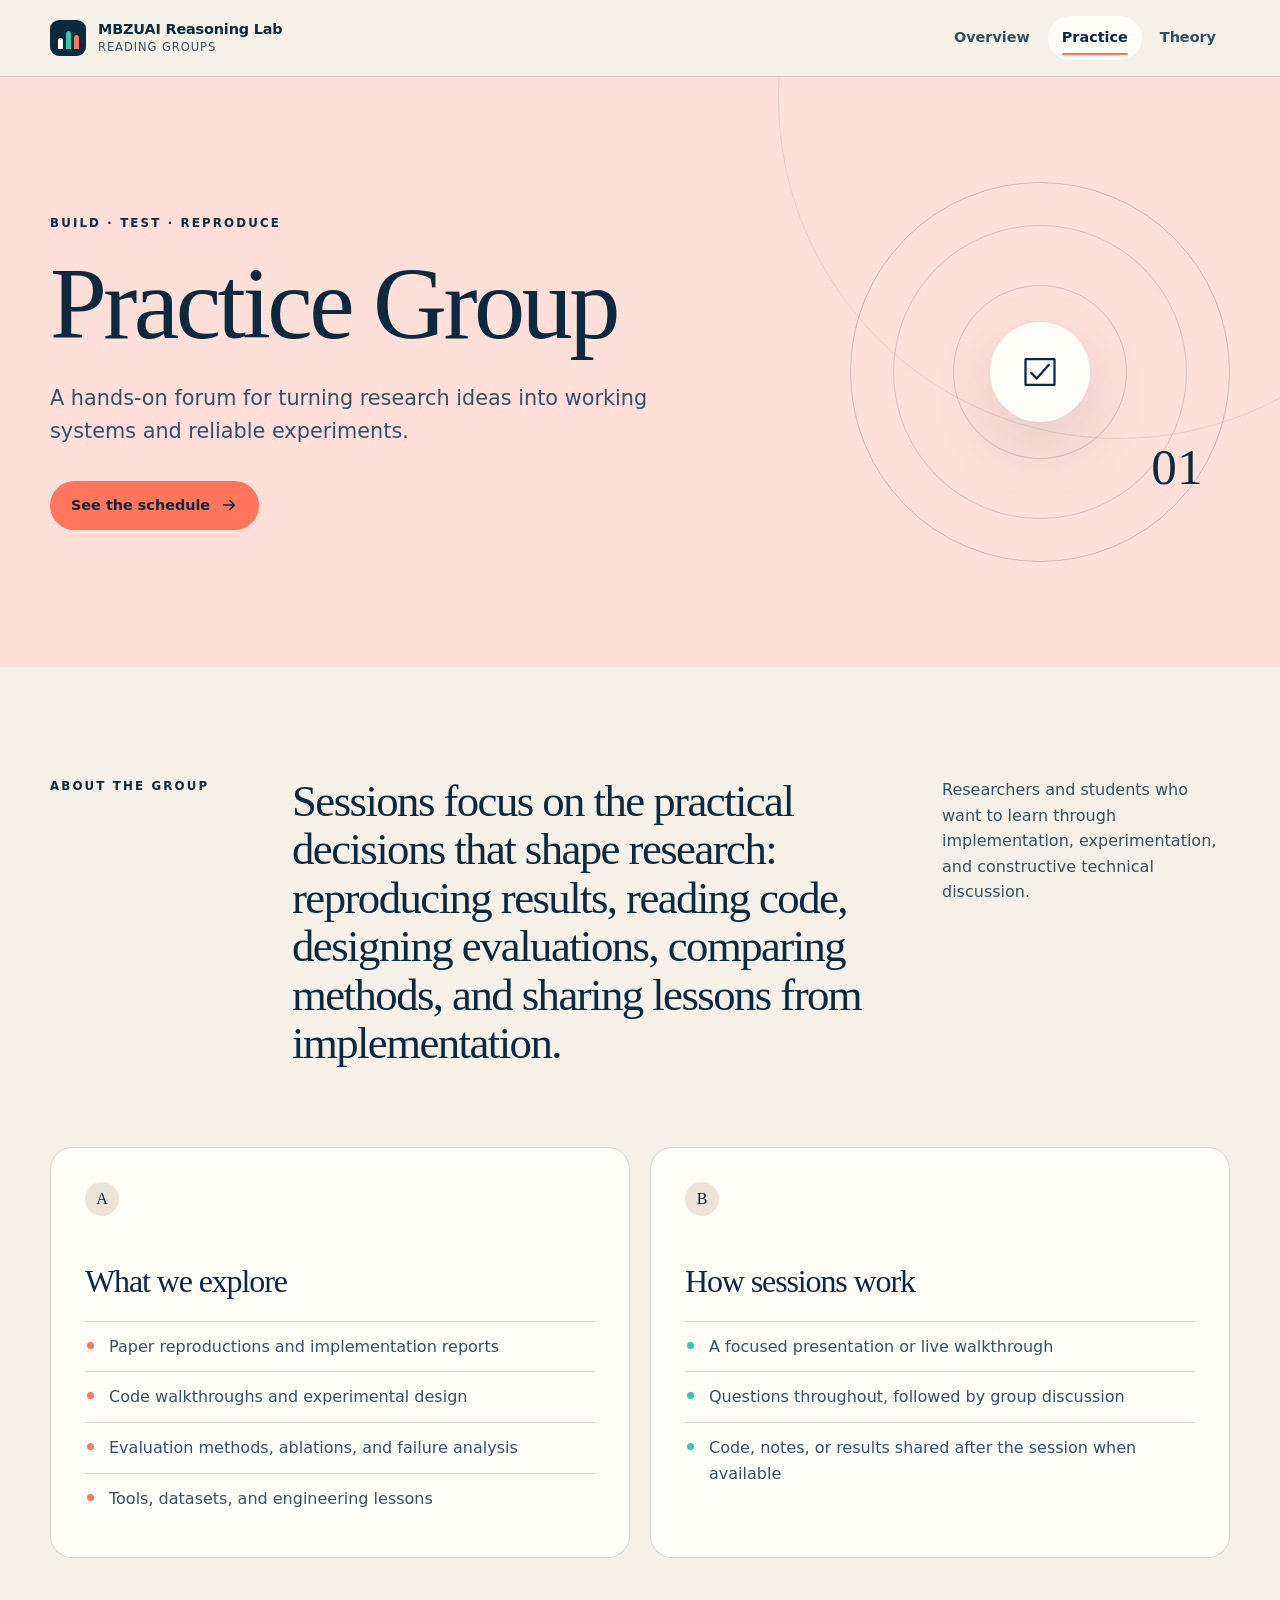
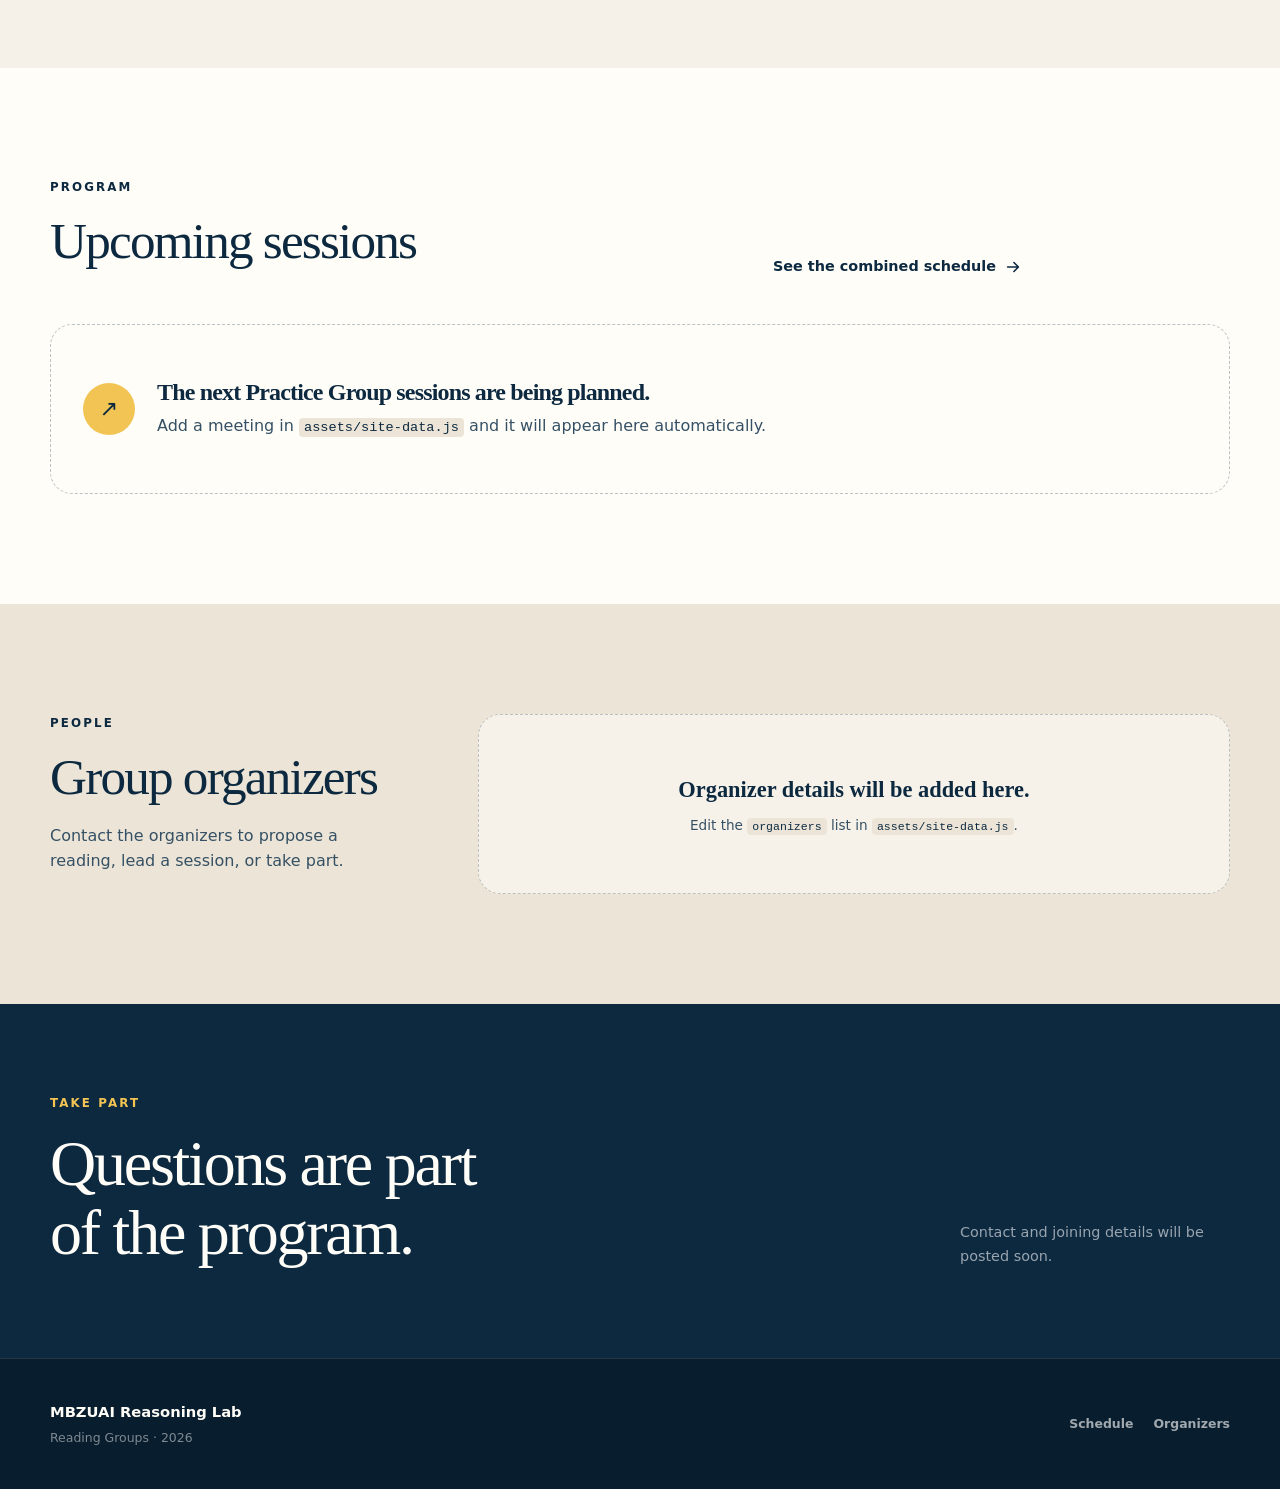
==== practice.html @ b13a335b "Add reading group website Uploaded the dist folder" ====
<!doctype html>
<html lang="en">
  <head>
    <meta charset="utf-8" />
    <meta name="viewport" content="width=device-width, initial-scale=1" />
    <meta
      name="description"
      content="Practice Group sessions at the MBZUAI Reasoning Lab."
    />
    <meta name="theme-color" content="#0d2940" />
    <title>Practice Group · MBZUAI Reasoning Lab</title>
    <link rel="icon" href="assets/favicon.svg" type="image/svg+xml" />
    <link rel="stylesheet" href="assets/styles.css?v=2" />
  </head>
  <body data-page="practice">
    <a class="skip-link" href="#main-content">Skip to content</a>
    <header id="site-header"></header>
    <main id="main-content"></main>
    <footer id="site-footer"></footer>
    <script src="assets/site-data.js"></script>
    <script src="assets/app.js"></script>
  </body>
</html>
---- assets/styles.css ----
:root {
  --ink: #0d2940;
  --ink-soft: #355064;
  --paper: #f5f1e8;
  --paper-deep: #ece5d7;
  --white: #fffdf8;
  --line: rgba(13, 41, 64, 0.17);
  --practice: #ff765c;
  --practice-soft: #ffe0d8;
  --theory: #35c9a5;
  --theory-soft: #d6f6ec;
  --gold: #f1c453;
  --shadow: 0 24px 65px rgba(13, 41, 64, 0.12);
  --radius: 22px;
  --shell: min(1180px, calc(100% - 40px));
}

* {
  box-sizing: border-box;
}

html {
  scroll-behavior: smooth;
}

body {
  margin: 0;
  color: var(--ink);
  background: var(--paper);
  font-family:
    Inter, ui-sans-serif, system-ui, -apple-system, BlinkMacSystemFont, "Segoe UI",
    sans-serif;
  font-size: 16px;
  line-height: 1.6;
  -webkit-font-smoothing: antialiased;
}

body::selection {
  color: var(--ink);
  background: var(--gold);
}

a {
  color: inherit;
}

button,
a {
  -webkit-tap-highlight-color: transparent;
}

button {
  font: inherit;
}

svg {
  display: block;
}

.shell {
  width: var(--shell);
  margin-inline: auto;
}

.skip-link {
  position: fixed;
  z-index: 100;
  top: 12px;
  left: 12px;
  padding: 10px 16px;
  color: var(--white);
  background: var(--ink);
  border-radius: 7px;
  transform: translateY(-160%);
  transition: transform 160ms ease;
}

.skip-link:focus {
  transform: translateY(0);
}

#site-header {
  position: sticky;
  z-index: 20;
  top: 0;
  color: var(--ink);
  background: rgba(245, 241, 232, 0.9);
  border-bottom: 1px solid var(--line);
  backdrop-filter: blur(16px);
}

.nav-shell {
  display: flex;
  width: var(--shell);
  min-height: 76px;
  margin-inline: auto;
  align-items: center;
  justify-content: space-between;
  gap: 28px;
}

.brand {
  display: inline-flex;
  align-items: center;
  gap: 12px;
  color: inherit;
  text-decoration: none;
}

.brand-mark {
  position: relative;
  display: inline-flex;
  width: 36px;
  height: 36px;
  align-items: flex-end;
  justify-content: center;
  gap: 3px;
  padding: 7px;
  overflow: hidden;
  background: var(--ink);
  border-radius: 9px;
}

.brand-mark i {
  display: block;
  width: 5px;
  height: 11px;
  background: var(--white);
  border-radius: 4px 4px 0 0;
}

.brand-mark i:nth-child(2) {
  height: 18px;
  background: var(--theory);
}

.brand-mark i:nth-child(3) {
  height: 14px;
  background: var(--practice);
}

.brand strong,
.brand small {
  display: block;
  line-height: 1.2;
}

.brand strong {
  font-size: 0.9rem;
  letter-spacing: -0.01em;
}

.brand small {
  margin-top: 3px;
  color: var(--ink-soft);
  font-size: 0.72rem;
  letter-spacing: 0.08em;
  text-transform: uppercase;
}

.main-nav {
  display: flex;
  align-items: center;
  gap: 4px;
}

.main-nav a {
  position: relative;
  padding: 10px 14px;
  color: var(--ink-soft);
  border-radius: 999px;
  font-size: 0.9rem;
  font-weight: 650;
  text-decoration: none;
}

.main-nav a:hover,
.main-nav a.active {
  color: var(--ink);
  background: var(--white);
}

.main-nav a.active::after {
  position: absolute;
  right: 14px;
  bottom: 5px;
  left: 14px;
  height: 2px;
  content: "";
  background: var(--practice);
  border-radius: 2px;
}

.hero {
  position: relative;
  overflow: hidden;
  color: var(--white);
  background: var(--ink);
}

.hero-grid {
  position: absolute;
  inset: 0;
  opacity: 0.14;
  background-image:
    linear-gradient(rgba(255, 255, 255, 0.2) 1px, transparent 1px),
    linear-gradient(90deg, rgba(255, 255, 255, 0.2) 1px, transparent 1px);
  background-size: 52px 52px;
  mask-image: linear-gradient(to right, transparent 10%, #000 80%);
}

.hero-layout {
  position: relative;
  display: grid;
  min-height: 640px;
  align-items: center;
  grid-template-columns: minmax(0, 1.18fr) minmax(360px, 0.82fr);
  gap: 40px;
  padding-block: 88px 94px;
}

.hero-copy {
  position: relative;
  z-index: 2;
}

.eyebrow {
  margin: 0 0 16px;
  color: inherit;
  font-size: 0.74rem;
  font-weight: 800;
  letter-spacing: 0.18em;
  text-transform: uppercase;
}

.hero .eyebrow,
.track-hero .eyebrow,
.contact-section .eyebrow {
  color: var(--gold);
}

h1,
h2,
h3,
p {
  margin-top: 0;
}

h1,
h2,
h3 {
  line-height: 1.08;
  letter-spacing: -0.035em;
}

.hero h1 {
  max-width: 820px;
  margin-bottom: 30px;
  font-family: Georgia, "Times New Roman", serif;
  font-size: clamp(3rem, 6.7vw, 6.45rem);
  font-weight: 500;
}

.hero h1 em {
  color: var(--theory);
  font-weight: inherit;
}

.hero-intro {
  max-width: 690px;
  margin-bottom: 34px;
  color: rgba(255, 253, 248, 0.74);
  font-size: clamp(1rem, 1.8vw, 1.2rem);
}

.hero-actions,
.contact-actions {
  display: flex;
  flex-wrap: wrap;
  align-items: center;
  gap: 12px;
}

.button {
  display: inline-flex;
  min-height: 48px;
  align-items: center;
  justify-content: center;
  gap: 10px;
  padding: 12px 20px;
  border: 1px solid transparent;
  border-radius: 999px;
  font-size: 0.9rem;
  font-weight: 750;
  text-decoration: none;
  transition:
    transform 160ms ease,
    background 160ms ease,
    color 160ms ease;
}

.button:hover {
  transform: translateY(-2px);
}

.button svg,
.text-link svg {
  width: 18px;
  fill: none;
  stroke: currentColor;
  stroke-linecap: round;
  stroke-linejoin: round;
  stroke-width: 1.8;
}

.button.primary {
  color: var(--ink);
  background: var(--practice);
}

.button.primary:hover {
  background: #ff8b75;
}

.button.secondary {
  color: var(--white);
  border-color: rgba(255, 255, 255, 0.28);
  background: rgba(255, 255, 255, 0.06);
}

.button.light {
  color: var(--ink);
  background: var(--white);
}

.button.ghost-light {
  color: var(--white);
  border-color: rgba(255, 255, 255, 0.3);
}

.hero-diagram {
  position: relative;
  width: min(100%, 470px);
  aspect-ratio: 1;
  justify-self: end;
}

.orbit {
  position: absolute;
  top: 50%;
  width: 58%;
  aspect-ratio: 1;
  border: 2px solid;
  border-radius: 50%;
  transform: translateY(-50%);
}

.orbit span {
  position: absolute;
  top: 12%;
  padding: 5px 10px;
  color: var(--ink);
  background: var(--white);
  border-radius: 99px;
  font-size: 0.7rem;
  font-weight: 800;
  letter-spacing: 0.1em;
  text-transform: uppercase;
}

.orbit-one {
  left: 2%;
  border-color: var(--practice);
  box-shadow: inset 0 0 80px rgba(255, 118, 92, 0.08);
}

.orbit-one span {
  left: 6%;
  background: var(--practice);
}

.orbit-two {
  right: 2%;
  border-color: var(--theory);
  box-shadow: inset 0 0 80px rgba(53, 201, 165, 0.08);
}

.orbit-two span {
  right: 6%;
  background: var(--theory);
}

.orbit-core {
  position: absolute;
  z-index: 2;
  top: 50%;
  left: 50%;
  display: flex;
  width: 130px;
  aspect-ratio: 1;
  flex-direction: column;
  align-items: center;
  justify-content: center;
  color: var(--ink);
  background: var(--white);
  border: 8px solid rgba(13, 41, 64, 0.08);
  border-radius: 50%;
  box-shadow: var(--shadow);
  transform: translate(-50%, -50%);
}

.orbit-core span {
  font-family: Georgia, "Times New Roman", serif;
  font-size: 1.1rem;
}

.orbit-core strong {
  font-size: 0.68rem;
  letter-spacing: 0.22em;
}

.meta-strip {
  position: relative;
  display: flex;
  min-height: 66px;
  align-items: center;
  gap: 0;
  border-top: 1px solid rgba(255, 255, 255, 0.15);
}

.meta-strip span {
  padding-inline: 22px;
  color: rgba(255, 255, 255, 0.78);
  border-right: 1px solid rgba(255, 255, 255, 0.15);
  font-size: 0.8rem;
  font-weight: 650;
}

.meta-strip span:first-child {
  padding-left: 0;
}

.section-heading {
  max-width: 560px;
}

.section-heading h2 {
  margin-bottom: 18px;
  font-family: Georgia, "Times New Roman", serif;
  font-size: clamp(2.2rem, 4vw, 4rem);
  font-weight: 500;
}

.section-heading > p:last-child {
  color: var(--ink-soft);
}

.section-heading.compact h2 {
  font-size: clamp(2.2rem, 3vw, 3.3rem);
}

.split-heading {
  display: grid;
  max-width: none;
  grid-template-columns: minmax(0, 1fr) minmax(280px, 0.7fr);
  align-items: end;
  gap: 70px;
}

.split-heading > p,
.split-heading > .text-link {
  margin-bottom: 8px;
}

.next-section {
  padding-block: 100px;
}

.next-card {
  display: grid;
  margin-top: 34px;
  overflow: hidden;
  color: var(--white);
  background: var(--ink);
  border-radius: var(--radius);
  box-shadow: var(--shadow);
  grid-template-columns: 0.55fr 1.25fr 0.5fr;
}

.next-card.practice {
  border-top: 7px solid var(--practice);
}

.next-card.theory {
  border-top: 7px solid var(--theory);
}

.next-date,
.next-content,
.next-links {
  padding: 38px;
}

.next-date {
  display: flex;
  flex-direction: column;
  align-items: flex-start;
  justify-content: center;
  border-right: 1px solid rgba(255, 255, 255, 0.15);
}

.next-date span,
.next-date small {
  color: rgba(255, 255, 255, 0.62);
  font-size: 0.78rem;
}

.next-date strong {
  margin-block: 8px 4px;
  font-family: Georgia, "Times New Roman", serif;
  font-size: 1.8rem;
  font-weight: 500;
}

.next-content h2 {
  margin: 14px 0 10px;
  font-family: Georgia, "Times New Roman", serif;
  font-size: clamp(1.8rem, 3vw, 2.8rem);
  font-weight: 500;
}

.next-content > p:last-child {
  margin: 18px 0 0;
  color: rgba(255, 255, 255, 0.67);
}

.next-links {
  display: flex;
  align-items: center;
  border-left: 1px solid rgba(255, 255, 255, 0.15);
}

.next-empty {
  display: flex;
  margin-top: 34px;
  align-items: center;
  gap: 18px;
  padding: 26px 30px;
  background: var(--white);
  border: 1px solid var(--line);
  border-radius: 16px;
}

.next-empty p {
  flex: 1;
  margin: 0;
  color: var(--ink-soft);
}

.next-empty strong {
  color: var(--ink);
}

.status-dot {
  width: 12px;
  height: 12px;
  flex: 0 0 auto;
  background: var(--theory);
  border-radius: 50%;
  box-shadow: 0 0 0 7px var(--theory-soft);
}

.groups-section {
  padding-block: 110px;
  background: var(--white);
}

.track-grid {
  display: grid;
  margin-top: 52px;
  grid-template-columns: repeat(2, minmax(0, 1fr));
  gap: 24px;
}

.track-card {
  position: relative;
  min-height: 430px;
  padding: 34px;
  overflow: hidden;
  border: 1px solid var(--line);
  border-radius: var(--radius);
  transition:
    transform 180ms ease,
    box-shadow 180ms ease;
}

.track-card::before {
  position: absolute;
  right: -80px;
  bottom: -100px;
  width: 280px;
  height: 280px;
  content: "";
  border: 1px solid currentColor;
  border-radius: 50%;
  opacity: 0.13;
}

.track-card:hover {
  box-shadow: var(--shadow);
  transform: translateY(-4px);
}

.track-card.practice {
  background: var(--practice-soft);
}

.track-card.theory {
  background: var(--theory-soft);
}

.track-card-top {
  display: flex;
  margin-bottom: 54px;
  align-items: flex-start;
  justify-content: space-between;
}

.track-icon {
  display: grid;
  width: 64px;
  height: 64px;
  place-items: center;
  background: var(--white);
  border-radius: 50%;
}

.track-icon svg,
.track-hero-icon svg {
  width: 44px;
  fill: none;
  stroke: currentColor;
  stroke-linecap: round;
  stroke-linejoin: round;
  stroke-width: 2.8;
}

.track-number {
  font-family: Georgia, "Times New Roman", serif;
  font-size: 1.1rem;
}

.track-card .eyebrow {
  margin-bottom: 10px;
}

.track-card h3 {
  margin-bottom: 17px;
  font-family: Georgia, "Times New Roman", serif;
  font-size: clamp(2.1rem, 3vw, 3rem);
  font-weight: 500;
}

.track-card > p:not(.eyebrow) {
  max-width: 460px;
  color: var(--ink-soft);
}

.text-link {
  display: inline-flex;
  align-items: center;
  gap: 8px;
  color: var(--ink);
  font-size: 0.9rem;
  font-weight: 800;
  text-decoration: none;
}

.text-link:hover svg {
  transform: translateX(3px);
}

.text-link svg {
  transition: transform 160ms ease;
}

.track-card .text-link {
  position: absolute;
  bottom: 34px;
}

.schedule-section {
  padding-block: 110px;
}

.schedule-section.tinted {
  background: var(--white);
}

.schedule-heading {
  display: flex;
  max-width: none;
  align-items: flex-end;
  justify-content: space-between;
  gap: 24px;
}

.filter-group {
  display: inline-flex;
  gap: 4px;
  padding: 4px;
  background: var(--paper-deep);
  border: 1px solid var(--line);
  border-radius: 999px;
}

.filter {
  padding: 9px 15px;
  color: var(--ink-soft);
  background: transparent;
  border: 0;
  border-radius: 999px;
  cursor: pointer;
  font-size: 0.82rem;
  font-weight: 750;
}

.filter:hover,
.filter.active {
  color: var(--ink);
  background: var(--white);
  box-shadow: 0 3px 12px rgba(13, 41, 64, 0.08);
}

.session-list {
  margin-top: 38px;
  border-top: 1px solid var(--ink);
}

.session-row {
  display: grid;
  padding-block: 26px;
  align-items: start;
  border-bottom: 1px solid var(--line);
  grid-template-columns: 0.55fr 1.55fr 0.55fr;
  gap: 34px;
}

.session-date {
  display: flex;
  flex-direction: column;
}

.session-date time {
  font-family: Georgia, "Times New Roman", serif;
  font-size: 1.14rem;
  font-weight: 700;
}

.session-date small {
  margin-top: 4px;
  color: var(--ink-soft);
}

.track-pill {
  display: inline-flex;
  width: max-content;
  padding: 4px 9px;
  border-radius: 999px;
  font-size: 0.66rem;
  font-weight: 850;
  letter-spacing: 0.08em;
  text-transform: uppercase;
}

.track-pill.practice {
  color: #7d2415;
  background: var(--practice-soft);
}

.track-pill.theory {
  color: #075944;
  background: var(--theory-soft);
}

.session-main h3 {
  margin: 10px 0 7px;
  font-family: Georgia, "Times New Roman", serif;
  font-size: clamp(1.35rem, 2vw, 1.75rem);
  font-weight: 600;
}

.speaker {
  margin: 0;
  font-weight: 750;
}

.speaker span {
  color: var(--ink-soft);
  font-weight: 500;
}

.session-summary {
  max-width: 700px;
  margin: 12px 0 0;
  color: var(--ink-soft);
  font-size: 0.92rem;
}

.session-materials {
  align-self: center;
  justify-self: end;
  text-align: right;
}

.session-links {
  display: flex;
  flex-wrap: wrap;
  justify-content: flex-end;
  gap: 8px;
}

.session-links a {
  padding: 6px 10px;
  border: 1px solid var(--line);
  border-radius: 999px;
  font-size: 0.74rem;
  font-weight: 750;
  text-decoration: none;
}

.session-links a:hover {
  background: var(--white);
}

.materials-pending {
  color: var(--ink-soft);
  font-size: 0.76rem;
}

.next-card .materials-pending {
  color: rgba(255, 255, 255, 0.5);
}

.next-card .session-links a {
  color: var(--white);
  border-color: rgba(255, 255, 255, 0.24);
}

.empty-state {
  display: flex;
  min-height: 170px;
  margin-top: 38px;
  align-items: center;
  gap: 22px;
  padding: 32px;
  background: rgba(255, 253, 248, 0.56);
  border: 1px dashed rgba(13, 41, 64, 0.28);
  border-radius: var(--radius);
}

.empty-state h3 {
  margin-bottom: 8px;
  font-family: Georgia, "Times New Roman", serif;
  font-size: 1.5rem;
  font-weight: 600;
}

.empty-state p {
  margin: 0;
  color: var(--ink-soft);
}

code {
  padding: 2px 5px;
  color: var(--ink);
  background: var(--paper-deep);
  border-radius: 4px;
  font-family: ui-monospace, SFMono-Regular, Menlo, monospace;
  font-size: 0.85em;
}

.empty-mark {
  display: grid;
  width: 52px;
  height: 52px;
  flex: 0 0 auto;
  place-items: center;
  color: var(--ink);
  background: var(--gold);
  border-radius: 50%;
  font-size: 1.4rem;
}

.archive-section {
  padding-block: 0 110px;
}

.archive-section details {
  border-top: 1px solid var(--ink);
}

.archive-section summary {
  display: flex;
  padding-block: 22px;
  align-items: center;
  justify-content: space-between;
  cursor: pointer;
  list-style: none;
}

.archive-section summary::-webkit-details-marker {
  display: none;
}

.archive-section summary small,
.archive-section summary strong {
  display: block;
}

.archive-section summary small {
  color: var(--ink-soft);
  font-size: 0.68rem;
  font-weight: 750;
  letter-spacing: 0.12em;
  text-transform: uppercase;
}

.archive-section summary strong {
  margin-top: 4px;
  font-family: Georgia, "Times New Roman", serif;
  font-size: 1.5rem;
}

.summary-plus {
  font-size: 2rem;
  font-weight: 300;
  transition: transform 160ms ease;
}

details[open] .summary-plus {
  transform: rotate(45deg);
}

.archive-section .session-list {
  margin-top: 0;
}

.organizers-section {
  padding-block: 110px;
  background: var(--paper-deep);
}

.organizers-layout {
  display: grid;
  grid-template-columns: minmax(250px, 0.62fr) minmax(0, 1.38fr);
  gap: 90px;
}

.people-grid {
  display: grid;
  grid-template-columns: repeat(2, minmax(0, 1fr));
  gap: 14px;
}

.person-card {
  display: flex;
  min-height: 160px;
  align-items: flex-start;
  gap: 18px;
  padding: 24px;
  background: var(--white);
  border: 1px solid var(--line);
  border-radius: 16px;
}

.person-avatar {
  display: grid;
  width: 52px;
  height: 52px;
  flex: 0 0 auto;
  place-items: center;
  color: var(--white);
  background: var(--ink);
  border-radius: 50%;
  font-family: Georgia, "Times New Roman", serif;
}

.person-card h3 {
  margin: 4px 0 6px;
  font-family: Georgia, "Times New Roman", serif;
  font-size: 1.25rem;
}

.person-card p,
.person-card small {
  display: block;
  margin: 0;
  color: var(--ink-soft);
  font-size: 0.85rem;
}

.person-links {
  display: flex;
  gap: 12px;
  margin-top: 16px;
}

.person-links a {
  font-size: 0.78rem;
  font-weight: 800;
}

.organizer-empty {
  display: grid;
  min-height: 180px;
  place-content: center;
  padding: 28px;
  text-align: center;
  background: rgba(255, 253, 248, 0.55);
  border: 1px dashed rgba(13, 41, 64, 0.25);
  border-radius: var(--radius);
}

.organizer-empty p {
  margin-bottom: 7px;
  font-family: Georgia, "Times New Roman", serif;
  font-size: 1.4rem;
  font-weight: 600;
}

.organizer-empty span {
  color: var(--ink-soft);
  font-size: 0.85rem;
}

.contact-section {
  padding-block: 90px;
  color: var(--white);
  background: var(--ink);
}

.contact-layout {
  display: flex;
  align-items: flex-end;
  justify-content: space-between;
  gap: 50px;
}

.contact-layout h2 {
  margin: 0;
  font-family: Georgia, "Times New Roman", serif;
  font-size: clamp(2.4rem, 5vw, 5rem);
  font-weight: 500;
}

.contact-pending {
  max-width: 270px;
  color: rgba(255, 255, 255, 0.58);
  font-size: 0.9rem;
}

#site-footer {
  color: var(--white);
  background: #081d2d;
  border-top: 1px solid rgba(255, 255, 255, 0.12);
}

.footer-shell {
  display: flex;
  width: var(--shell);
  min-height: 130px;
  margin-inline: auto;
  align-items: center;
  justify-content: space-between;
  gap: 30px;
}

.footer-shell strong {
  font-size: 0.92rem;
}

.footer-shell p {
  margin: 3px 0 0;
  color: rgba(255, 255, 255, 0.48);
  font-size: 0.78rem;
}

.footer-links {
  display: flex;
  gap: 20px;
}

.footer-links a {
  color: rgba(255, 255, 255, 0.62);
  font-size: 0.78rem;
  font-weight: 650;
  text-decoration: none;
}

.footer-links a:hover {
  color: var(--white);
}

/* Track pages */
.track-hero {
  position: relative;
  overflow: hidden;
  color: var(--ink);
}

.track-hero.practice {
  background: var(--practice-soft);
}

.track-hero.theory {
  background: var(--theory-soft);
}

.track-hero::before {
  position: absolute;
  top: -320px;
  right: -180px;
  width: 680px;
  height: 680px;
  content: "";
  border: 1px solid currentColor;
  border-radius: 50%;
  opacity: 0.1;
}

.track-hero-layout {
  position: relative;
  display: grid;
  min-height: 590px;
  align-items: center;
  grid-template-columns: 1.1fr 0.9fr;
  gap: 50px;
  padding-block: 80px;
}

.track-hero .eyebrow {
  color: var(--ink);
}

.track-hero h1 {
  margin-bottom: 22px;
  font-family: Georgia, "Times New Roman", serif;
  font-size: clamp(4rem, 8vw, 7.5rem);
  font-weight: 500;
}

.track-lede {
  max-width: 680px;
  margin-bottom: 32px;
  color: var(--ink-soft);
  font-size: clamp(1.05rem, 2vw, 1.3rem);
}

.track-hero-art {
  position: relative;
  display: grid;
  width: min(100%, 380px);
  aspect-ratio: 1;
  justify-self: end;
  place-items: center;
  border: 1px solid rgba(13, 41, 64, 0.22);
  border-radius: 50%;
}

.track-hero-art::before,
.track-hero-art::after {
  position: absolute;
  content: "";
  border: 1px solid rgba(13, 41, 64, 0.18);
  border-radius: 50%;
}

.track-hero-art::before {
  inset: 11%;
}

.track-hero-art::after {
  inset: 27%;
}

.track-hero-icon {
  position: relative;
  z-index: 2;
  display: grid;
  width: 100px;
  height: 100px;
  place-items: center;
  background: var(--white);
  border-radius: 50%;
  box-shadow: var(--shadow);
}

.track-hero-icon svg {
  width: 58px;
}

.track-hero-number {
  position: absolute;
  right: 7%;
  bottom: 14%;
  font-family: Georgia, "Times New Roman", serif;
  font-size: 3.2rem;
}

.track-about {
  padding-block: 110px;
}

.track-about-intro {
  display: grid;
  grid-template-columns: 0.4fr 1.25fr 0.6fr;
  align-items: start;
  gap: 50px;
}

.track-about-intro h2 {
  margin: 0;
  font-family: Georgia, "Times New Roman", serif;
  font-size: clamp(2rem, 3.5vw, 3.5rem);
  font-weight: 500;
}

.track-about-intro > p:last-child {
  color: var(--ink-soft);
}

.detail-panels {
  display: grid;
  margin-top: 80px;
  grid-template-columns: repeat(2, minmax(0, 1fr));
  gap: 20px;
}

.detail-panels article {
  position: relative;
  min-height: 320px;
  padding: 34px;
  background: var(--white);
  border: 1px solid var(--line);
  border-radius: var(--radius);
}

.detail-index {
  display: inline-grid;
  width: 34px;
  height: 34px;
  place-items: center;
  background: var(--paper-deep);
  border-radius: 50%;
  font-family: Georgia, "Times New Roman", serif;
}

.detail-panels h3 {
  margin: 48px 0 22px;
  font-family: Georgia, "Times New Roman", serif;
  font-size: 2rem;
  font-weight: 500;
}

.detail-panels ul {
  margin: 0;
  padding: 0;
  list-style: none;
}

.detail-panels li {
  position: relative;
  padding: 12px 0 12px 24px;
  color: var(--ink-soft);
  border-top: 1px solid var(--line);
}

.detail-panels li::before {
  position: absolute;
  top: 20px;
  left: 2px;
  width: 7px;
  height: 7px;
  content: "";
  background: var(--theory);
  border-radius: 50%;
}

.detail-panels article:first-child li::before {
  background: var(--practice);
}

:focus-visible {
  outline: 3px solid var(--gold);
  outline-offset: 3px;
}

@media (max-width: 960px) {
  .hero-layout,
  .track-hero-layout {
    min-height: auto;
    grid-template-columns: 1fr;
    padding-block: 72px;
  }

  .hero-diagram,
  .track-hero-art {
    width: min(72vw, 410px);
    justify-self: center;
  }

  .hero-diagram {
    margin-top: 30px;
  }

  .next-card {
    grid-template-columns: 0.7fr 1.3fr;
  }

  .next-links {
    grid-column: 1 / -1;
    padding-top: 20px;
    border-top: 1px solid rgba(255, 255, 255, 0.15);
    border-left: 0;
  }

  .organizers-layout,
  .track-about-intro {
    grid-template-columns: 1fr;
    gap: 38px;
  }

  .track-about-intro {
    max-width: 820px;
  }

  .track-about-intro .eyebrow {
    margin-bottom: -18px;
  }

  .session-row {
    grid-template-columns: 0.6fr 1.4fr;
  }

  .session-materials {
    grid-column: 2;
    justify-self: start;
    text-align: left;
  }

  .session-links {
    justify-content: flex-start;
  }
}

@media (max-width: 720px) {
  :root {
    --shell: min(100% - 28px, 1180px);
    --radius: 18px;
  }

  .nav-shell {
    min-height: 70px;
  }

  .brand strong {
    max-width: 150px;
    overflow: hidden;
    text-overflow: ellipsis;
    white-space: nowrap;
  }

  .brand small {
    display: none;
  }

  .main-nav {
    gap: 0;
  }

  .main-nav a {
    padding: 9px 8px;
    font-size: 0.78rem;
  }

  .main-nav a.active::after {
    right: 8px;
    left: 8px;
  }

  .hero-layout,
  .track-hero-layout {
    padding-block: 58px;
  }

  .hero h1 {
    font-size: clamp(2.8rem, 13vw, 4.6rem);
  }

  .hero-intro {
    font-size: 1rem;
  }

  .hero-diagram {
    width: min(86vw, 390px);
  }

  .orbit-core {
    width: 105px;
  }

  .orbit span {
    top: 4%;
  }

  .meta-strip {
    flex-wrap: wrap;
    padding-block: 14px;
  }

  .meta-strip span,
  .meta-strip span:first-child {
    padding: 4px 10px;
    border: 0;
  }

  .meta-strip span:first-child {
    padding-left: 0;
  }

  .next-section,
  .groups-section,
  .schedule-section,
  .organizers-section,
  .track-about {
    padding-block: 76px;
  }

  .split-heading,
  .track-grid,
  .detail-panels,
  .people-grid {
    grid-template-columns: 1fr;
  }

  .split-heading {
    gap: 12px;
  }

  .track-card {
    min-height: 405px;
    padding: 28px;
  }

  .track-card .text-link {
    bottom: 28px;
  }

  .next-card {
    grid-template-columns: 1fr;
  }

  .next-date,
  .next-content,
  .next-links {
    padding: 26px;
  }

  .next-date {
    border-right: 0;
    border-bottom: 1px solid rgba(255, 255, 255, 0.15);
  }

  .next-links {
    grid-column: auto;
  }

  .next-empty {
    align-items: flex-start;
    flex-wrap: wrap;
  }

  .next-empty p {
    min-width: calc(100% - 76px);
  }

  .next-empty .text-link {
    margin-left: 70px;
  }

  .schedule-heading {
    align-items: flex-start;
    flex-direction: column;
  }

  .filter-group {
    align-self: stretch;
  }

  .filter {
    flex: 1;
  }

  .session-row {
    grid-template-columns: 1fr;
    gap: 16px;
  }

  .session-materials {
    grid-column: auto;
    justify-self: start;
  }

  .empty-state {
    align-items: flex-start;
    padding: 24px;
  }

  .organizers-layout {
    gap: 22px;
  }

  .contact-layout,
  .footer-shell {
    align-items: flex-start;
    flex-direction: column;
  }

  .contact-layout {
    gap: 34px;
  }

  .contact-actions {
    width: 100%;
  }

  .contact-actions .button {
    width: 100%;
  }

  .footer-shell {
    padding-block: 34px;
  }

  .footer-links {
    flex-wrap: wrap;
  }

  .track-hero h1 {
    font-size: clamp(3.4rem, 17vw, 6rem);
  }

  .track-hero-art {
    width: min(84vw, 350px);
  }

  .track-about-intro .eyebrow {
    margin-bottom: -10px;
  }

  .detail-panels {
    margin-top: 50px;
  }

  .detail-panels article {
    min-height: auto;
    padding: 28px;
  }
}

@media (max-width: 430px) {
  .nav-shell {
    gap: 8px;
  }

  .brand {
    gap: 0;
  }

  .brand > span:not(.brand-mark) {
    display: none;
  }

  .brand-mark {
    width: 32px;
    height: 32px;
  }

  .main-nav a {
    padding-inline: 8px;
    font-size: 0.74rem;
  }

  .hero-actions .button {
    width: 100%;
  }

  .hero-diagram {
    width: 92vw;
    margin-left: -9px;
  }

  .orbit-core {
    width: 90px;
    border-width: 5px;
  }

  .orbit-core span {
    font-size: 0.92rem;
  }

  .orbit span {
    font-size: 0.57rem;
  }
}

@media (prefers-reduced-motion: reduce) {
  html {
    scroll-behavior: auto;
  }

  *,
  *::before,
  *::after {
    transition-duration: 0.01ms !important;
  }
}
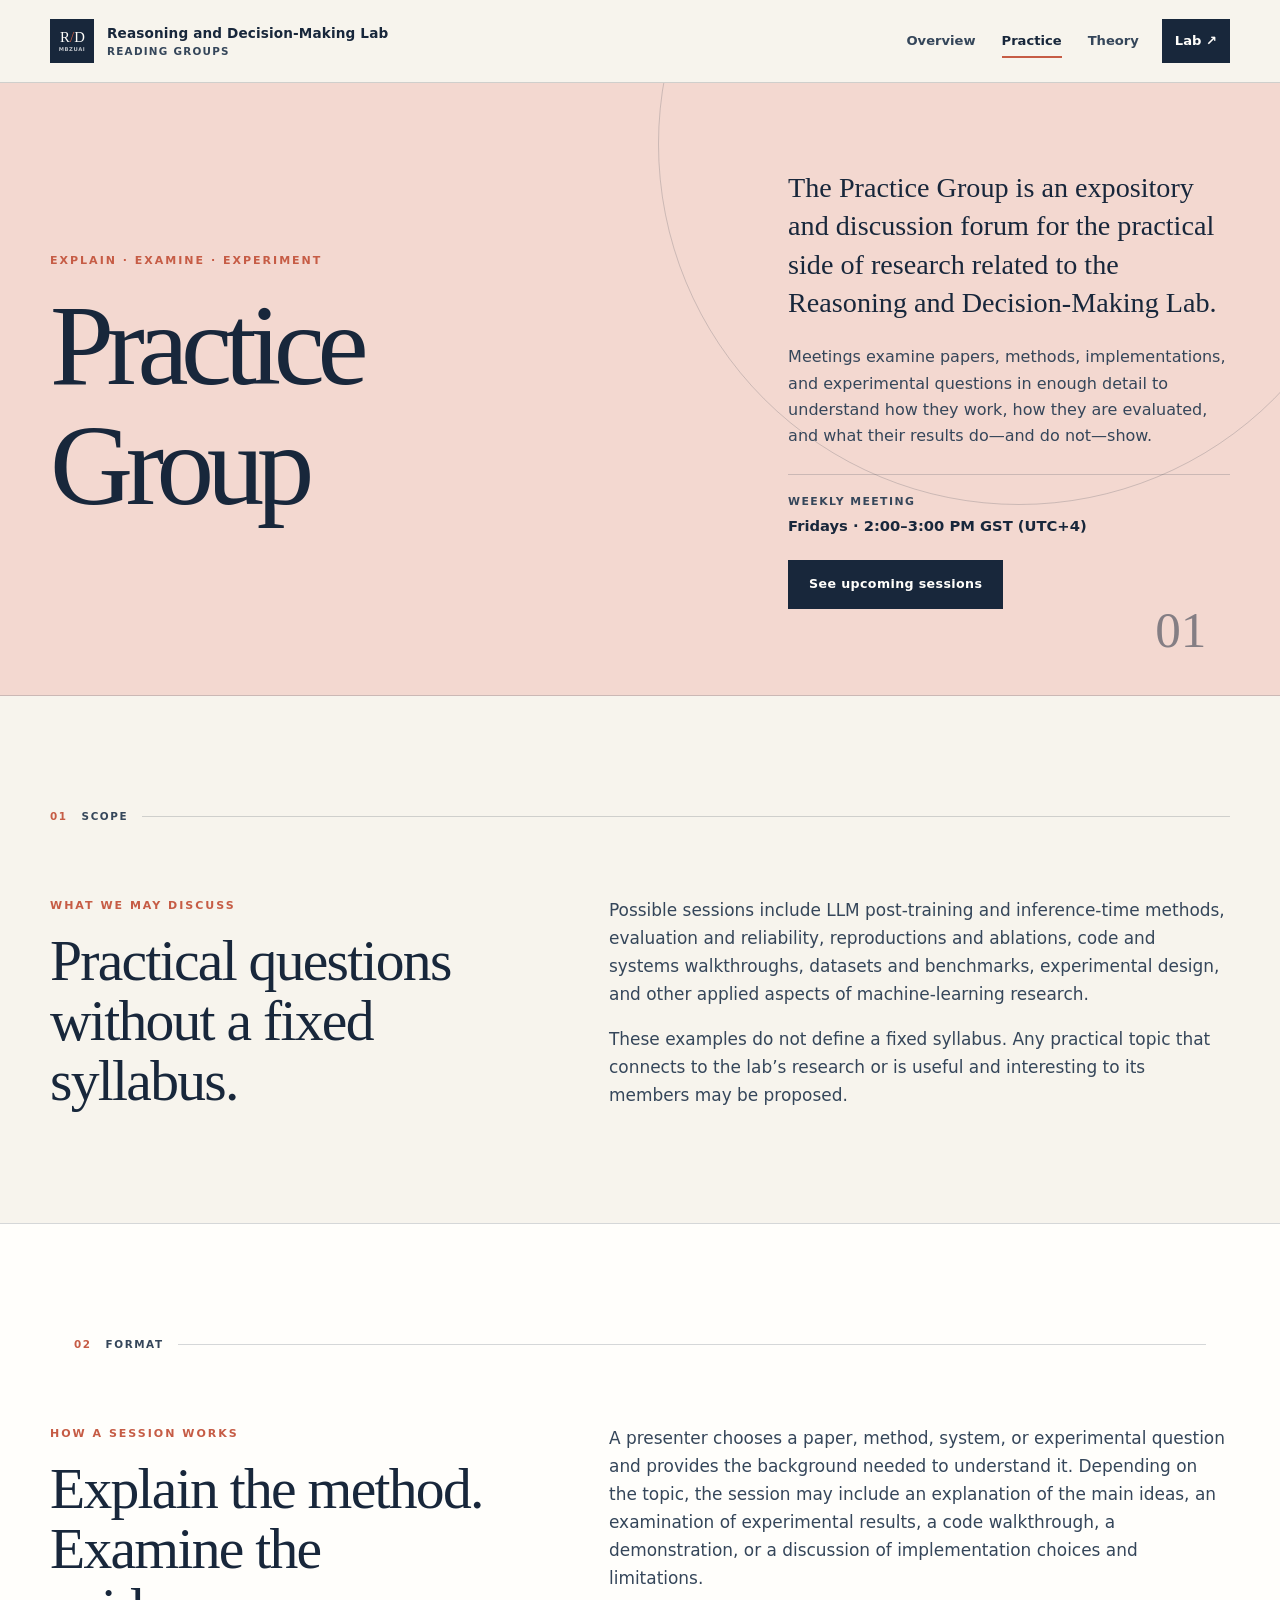
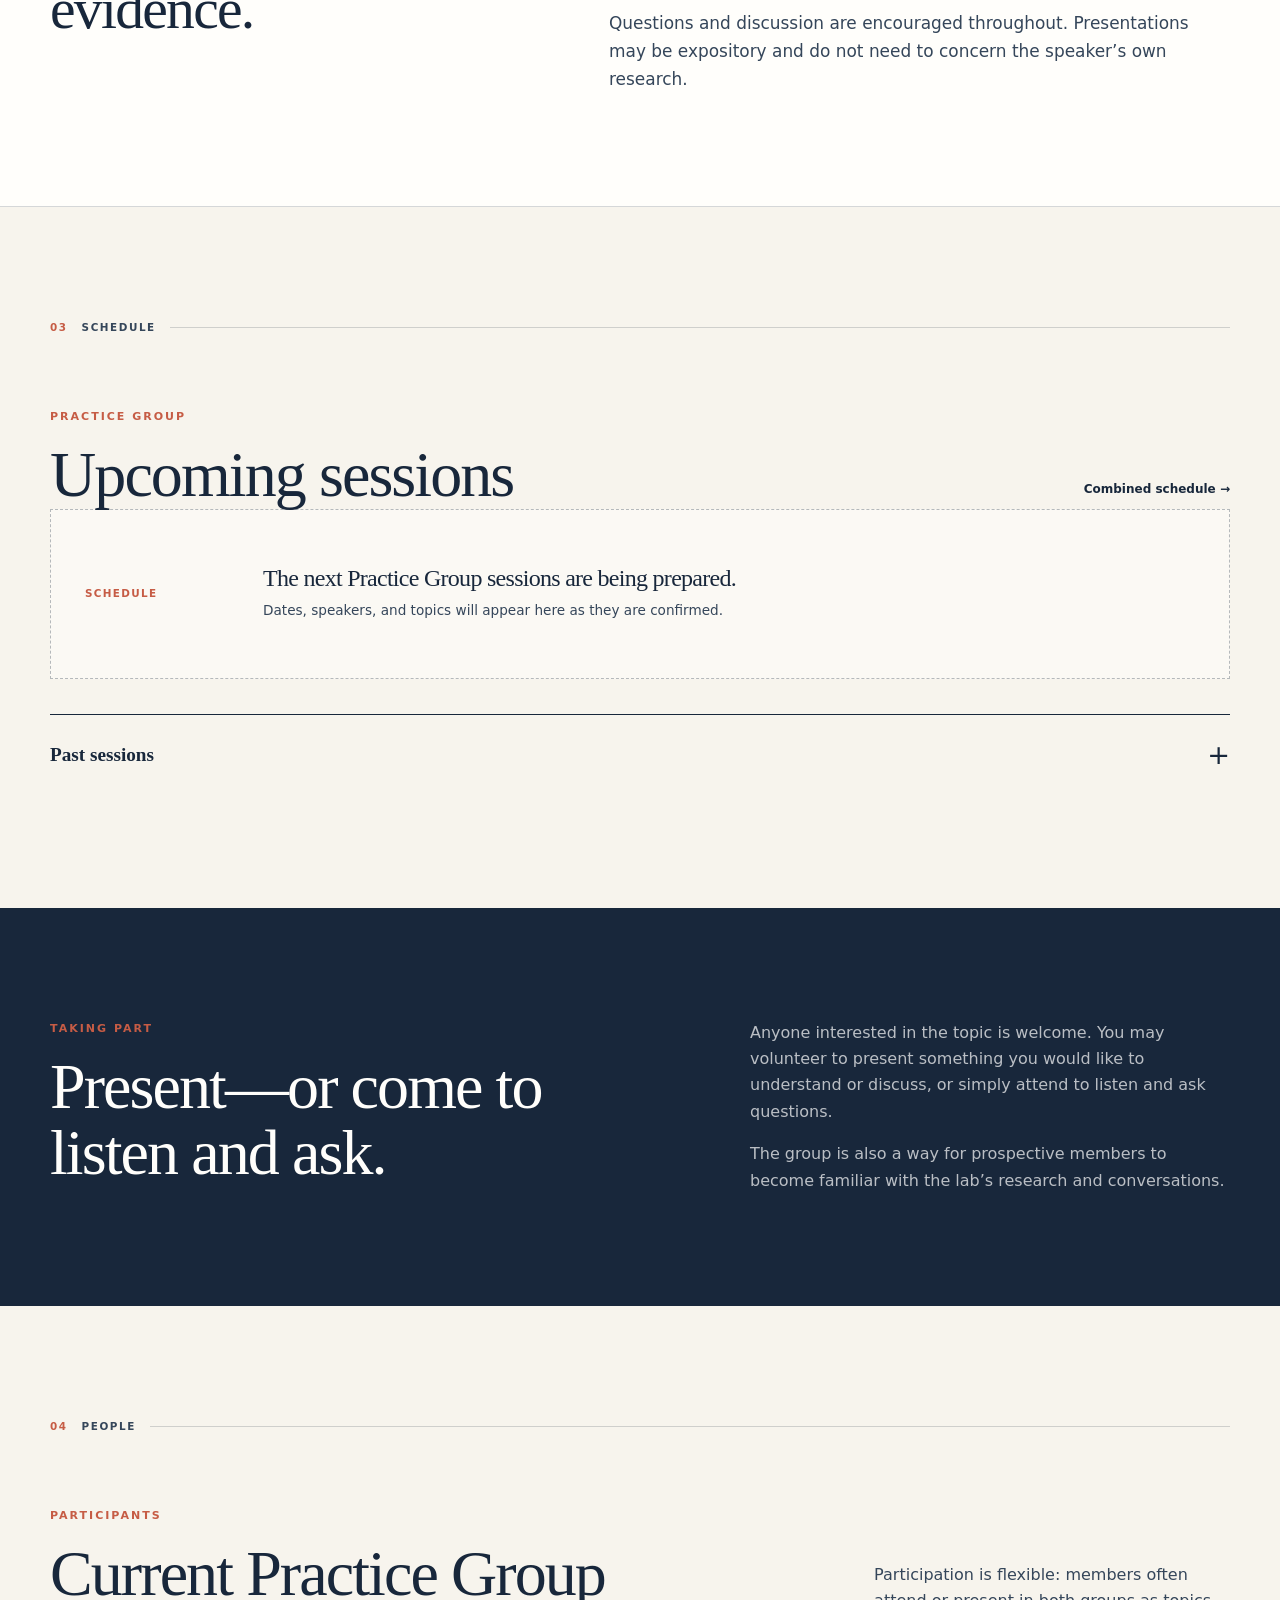
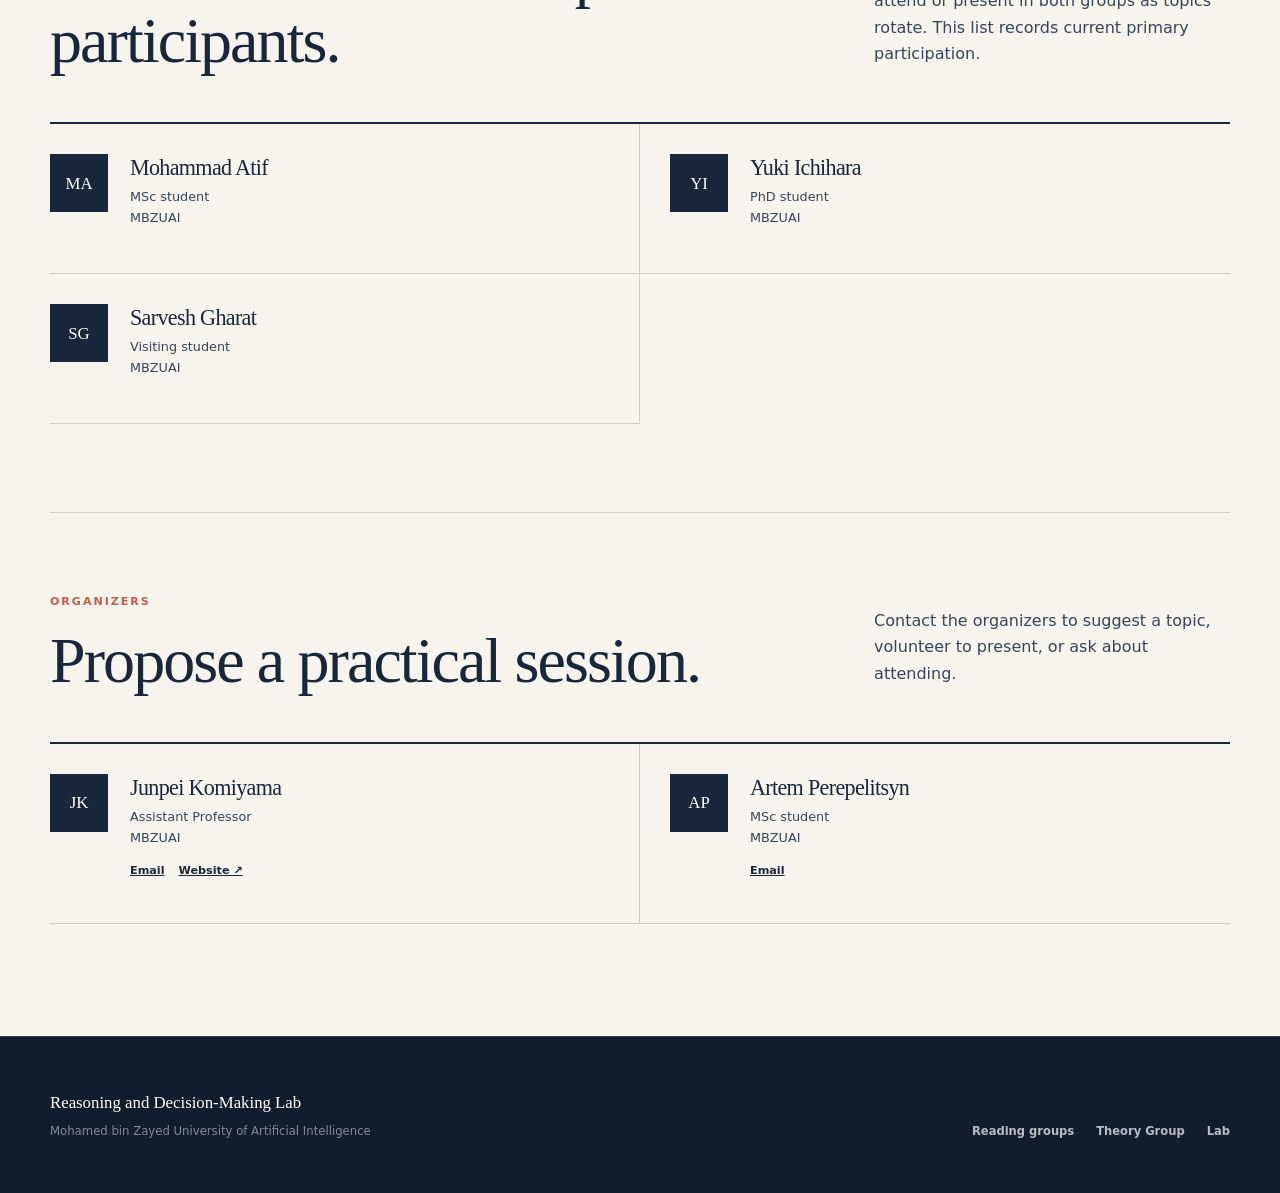
==== commit 2dfbfa56: "Added the data file" ====
--- a/practice.html
+++ b/practice.html
@@ -5,19 +5,200 @@
     <meta name="viewport" content="width=device-width, initial-scale=1" />
     <meta
       name="description"
-      content="Practice Group sessions at the MBZUAI Reasoning Lab."
+      content="The Practice Group of the Reasoning and Decision-Making Lab at MBZUAI."
     />
-    <meta name="theme-color" content="#0d2940" />
-    <title>Practice Group · MBZUAI Reasoning Lab</title>
+    <meta name="theme-color" content="#18273b" />
+    <title>Practice Group | Reasoning and Decision-Making Lab</title>
     <link rel="icon" href="assets/favicon.svg" type="image/svg+xml" />
-    <link rel="stylesheet" href="assets/styles.css?v=2" />
+    <link rel="stylesheet" href="assets/site.css?v=5" />
   </head>
   <body data-page="practice">
-    <a class="skip-link" href="#main-content">Skip to content</a>
-    <header id="site-header"></header>
-    <main id="main-content"></main>
-    <footer id="site-footer"></footer>
-    <script src="assets/site-data.js"></script>
-    <script src="assets/app.js"></script>
+    <a class="skip-link" href="#main-content">Skip to main content</a>
+
+    <header class="site-header">
+      <div class="header-inner">
+        <a class="wordmark" href="index.html" aria-label="Reading groups home">
+          <span class="wordmark-mark" aria-hidden="true">
+            <span class="wordmark-monogram">R<span>/</span>D</span>
+            <span class="wordmark-submark">MBZUAI</span>
+          </span>
+          <span>
+            <strong>Reasoning and Decision-Making Lab</strong>
+            <small>Reading Groups</small>
+          </span>
+        </a>
+        <nav class="site-nav" aria-label="Primary navigation">
+          <a href="index.html">Overview</a>
+          <a href="practice.html" aria-current="page">Practice</a>
+          <a href="theory.html">Theory</a>
+          <a class="nav-external" href="https://jkomiyama.github.io/join-research-group/">Lab ↗</a>
+        </nav>
+      </div>
+    </header>
+
+    <main id="main-content">
+      <section class="track-hero practice-hero">
+        <div class="page-shell track-hero-grid">
+          <div>
+            <p class="kicker">Explain · examine · experiment</p>
+            <h1>Practice<br />Group</h1>
+          </div>
+          <div class="track-hero-copy">
+            <p class="hero-lead">
+              The Practice Group is an expository and discussion forum for the
+              practical side of research related to the Reasoning and
+              Decision-Making Lab.
+            </p>
+            <p>
+              Meetings examine papers, methods, implementations, and
+              experimental questions in enough detail to understand how they
+              work, how they are evaluated, and what their results do—and do
+              not—show.
+            </p>
+            <p class="track-meeting-time">
+              <span>Weekly meeting</span>
+              <strong>Fridays · 2:00–3:00 PM GST (UTC+4)</strong>
+            </p>
+            <a class="button button-dark" href="#schedule">See upcoming sessions</a>
+          </div>
+          <div class="track-number" aria-hidden="true">01</div>
+        </div>
+      </section>
+
+      <section class="section page-shell track-section" aria-labelledby="practice-scope-title">
+        <div class="section-label"><span>01</span> Scope</div>
+        <div class="track-copy-grid">
+          <div>
+            <p class="kicker">What we may discuss</p>
+            <h2 id="practice-scope-title">Practical questions without a fixed syllabus.</h2>
+          </div>
+          <div class="prose-large">
+            <p>
+              Possible sessions include LLM post-training and inference-time
+              methods, evaluation and reliability, reproductions and ablations,
+              code and systems walkthroughs, datasets and benchmarks,
+              experimental design, and other applied aspects of machine-learning
+              research.
+            </p>
+            <p>
+              These examples do not define a fixed syllabus. Any practical topic
+              that connects to the lab’s research or is useful and interesting
+              to its members may be proposed.
+            </p>
+          </div>
+        </div>
+      </section>
+
+      <section class="section method-section" aria-labelledby="practice-format-title">
+        <div class="page-shell">
+          <div class="section-label"><span>02</span> Format</div>
+          <div class="track-copy-grid">
+            <div>
+              <p class="kicker">How a session works</p>
+              <h2 id="practice-format-title">Explain the method. Examine the evidence.</h2>
+            </div>
+            <div class="prose-large">
+              <p>
+                A presenter chooses a paper, method, system, or experimental
+                question and provides the background needed to understand it.
+                Depending on the topic, the session may include an explanation
+                of the main ideas, an examination of experimental results, a
+                code walkthrough, a demonstration, or a discussion of
+                implementation choices and limitations.
+              </p>
+              <p>
+                Questions and discussion are encouraged throughout.
+                Presentations may be expository and do not need to concern the
+                speaker’s own research.
+              </p>
+            </div>
+          </div>
+        </div>
+      </section>
+
+      <section class="section page-shell schedule-section" id="schedule" aria-labelledby="practice-schedule-title">
+        <div class="section-label"><span>03</span> Schedule</div>
+        <div class="section-heading-row">
+          <div>
+            <p class="kicker">Practice Group</p>
+            <h2 id="practice-schedule-title">Upcoming sessions</h2>
+          </div>
+          <a class="inline-link" href="index.html#schedule">Combined schedule →</a>
+        </div>
+        <div data-schedule-root data-track="practice" aria-live="polite">
+          <p class="loading-message">Loading schedule…</p>
+        </div>
+      </section>
+
+      <section class="section participation-section" aria-labelledby="practice-participate-title">
+        <div class="page-shell participation-grid">
+          <div>
+            <p class="kicker">Taking part</p>
+            <h2 id="practice-participate-title">Present—or come to listen and ask.</h2>
+          </div>
+          <div class="participation-copy">
+            <p>
+              Anyone interested in the topic is welcome. You may volunteer to
+              present something you would like to understand or discuss, or
+              simply attend to listen and ask questions.
+            </p>
+            <p>
+              The group is also a way for prospective members to become familiar
+              with the lab’s research and conversations.
+            </p>
+          </div>
+        </div>
+      </section>
+
+      <section class="section page-shell organizers-section" aria-labelledby="practice-participants-title">
+        <div class="section-label"><span>04</span> People</div>
+        <div class="people-subsection">
+          <div class="section-heading-row">
+            <div>
+              <p class="kicker">Participants</p>
+              <h2 id="practice-participants-title">Current Practice Group participants.</h2>
+            </div>
+            <p>
+              Participation is flexible: members often attend or present in
+              both groups as topics rotate. This list records current primary
+              participation.
+            </p>
+          </div>
+          <div data-participants-root data-track="practice" aria-live="polite">
+            <p class="loading-message">Loading participants…</p>
+          </div>
+        </div>
+
+        <div class="people-subsection people-subsection-secondary">
+          <div class="section-heading-row">
+            <div>
+              <p class="kicker">Organizers</p>
+              <h2 id="practice-organizers-title">Propose a practical session.</h2>
+            </div>
+            <p>Contact the organizers to suggest a topic, volunteer to present, or ask about attending.</p>
+          </div>
+          <div data-organizers-root data-track="practice" aria-live="polite">
+            <p class="loading-message">Loading organizers…</p>
+          </div>
+        </div>
+      </section>
+    </main>
+
+    <footer class="site-footer">
+      <div class="page-shell footer-grid">
+        <div>
+          <strong>Reasoning and Decision-Making Lab</strong>
+          <p>Mohamed bin Zayed University of Artificial Intelligence</p>
+        </div>
+        <div class="footer-links">
+          <a href="index.html">Reading groups</a>
+          <a href="theory.html">Theory Group</a>
+          <a href="https://jkomiyama.github.io/join-research-group/">Lab</a>
+        </div>
+      </div>
+    </footer>
+
+    <script src="assets/csv.js" defer></script>
+    <script src="assets/site.js?v=4" defer></script>
   </body>
 </html>
--- a/assets/site.css
+++ b/assets/site.css
@@ -0,0 +1,1254 @@
+:root {
+  --ink: #18273b;
+  --ink-2: #35465a;
+  --paper: #f7f4ed;
+  --paper-2: #eee8dc;
+  --white: #fffefb;
+  --line: rgba(24, 39, 59, 0.18);
+  --red: #c65c45;
+  --red-soft: #f3d8d0;
+  --blue: #4e7398;
+  --blue-soft: #dce6ef;
+  --teal: #397a72;
+  --yellow: #d8b151;
+  --shell: min(1180px, calc(100% - 48px));
+  --serif: Georgia, "Times New Roman", serif;
+  --sans: Inter, ui-sans-serif, system-ui, -apple-system, BlinkMacSystemFont,
+    "Segoe UI", sans-serif;
+}
+
+* {
+  box-sizing: border-box;
+}
+
+html {
+  scroll-behavior: smooth;
+}
+
+body {
+  margin: 0;
+  color: var(--ink);
+  background: var(--paper);
+  font-family: var(--sans);
+  font-size: 16px;
+  line-height: 1.65;
+  -webkit-font-smoothing: antialiased;
+}
+
+body::selection {
+  color: var(--ink);
+  background: #ead07e;
+}
+
+a {
+  color: inherit;
+}
+
+button {
+  font: inherit;
+}
+
+h1,
+h2,
+h3,
+p,
+ul {
+  margin-top: 0;
+}
+
+h1,
+h2,
+h3 {
+  line-height: 1.04;
+  letter-spacing: -0.03em;
+}
+
+.page-shell,
+.header-inner {
+  width: var(--shell);
+  margin-inline: auto;
+}
+
+.skip-link {
+  position: fixed;
+  z-index: 100;
+  top: 10px;
+  left: 10px;
+  padding: 10px 14px;
+  color: var(--white);
+  background: var(--ink);
+  border-radius: 4px;
+  transform: translateY(-150%);
+}
+
+.skip-link:focus {
+  transform: translateY(0);
+}
+
+:focus-visible {
+  outline: 3px solid var(--yellow);
+  outline-offset: 3px;
+}
+
+.site-header {
+  position: sticky;
+  z-index: 30;
+  top: 0;
+  background: rgba(247, 244, 237, 0.93);
+  border-bottom: 1px solid var(--line);
+  backdrop-filter: blur(16px);
+}
+
+.header-inner {
+  display: flex;
+  min-height: 82px;
+  align-items: center;
+  justify-content: space-between;
+  gap: 34px;
+}
+
+.wordmark {
+  display: inline-flex;
+  align-items: center;
+  gap: 13px;
+  color: var(--ink);
+  text-decoration: none;
+}
+
+.wordmark-mark {
+  display: inline-flex;
+  width: 44px;
+  height: 44px;
+  flex: 0 0 auto;
+  flex-direction: column;
+  align-items: center;
+  justify-content: center;
+  gap: 3px;
+  color: var(--white);
+  background: var(--ink);
+  line-height: 1;
+  white-space: nowrap;
+}
+
+.wordmark-monogram {
+  color: var(--white);
+  font-family: var(--serif);
+  font-size: 0.92rem;
+  letter-spacing: -0.06em;
+}
+
+.wordmark-monogram > span {
+  margin-inline: 1px;
+  color: var(--red);
+}
+
+.wordmark-submark {
+  color: rgba(255, 255, 255, 0.72);
+  font-family: var(--sans);
+  font-size: 0.33rem;
+  font-weight: 800;
+  letter-spacing: 0.11em;
+}
+
+.wordmark strong,
+.wordmark small {
+  display: block;
+  line-height: 1.2;
+}
+
+.wordmark strong {
+  font-size: 0.85rem;
+  letter-spacing: 0.01em;
+}
+
+.wordmark small {
+  margin-top: 4px;
+  color: var(--ink-2);
+  font-size: 0.65rem;
+  font-weight: 700;
+  letter-spacing: 0.12em;
+  text-transform: uppercase;
+}
+
+.site-nav {
+  display: flex;
+  align-items: center;
+  gap: 2px;
+}
+
+.site-nav a {
+  position: relative;
+  padding: 10px 12px;
+  color: var(--ink-2);
+  font-size: 0.82rem;
+  font-weight: 700;
+  text-decoration: none;
+}
+
+.site-nav a:hover,
+.site-nav a[aria-current="page"] {
+  color: var(--ink);
+}
+
+.site-nav a[aria-current="page"]::after {
+  position: absolute;
+  right: 12px;
+  bottom: 4px;
+  left: 12px;
+  height: 2px;
+  content: "";
+  background: var(--red);
+}
+
+.site-nav .nav-external {
+  margin-left: 9px;
+  color: var(--white);
+  background: var(--ink);
+  border: 1px solid var(--ink);
+}
+
+.site-nav .nav-external:hover {
+  color: var(--ink);
+  background: transparent;
+}
+
+.kicker {
+  margin-bottom: 16px;
+  color: var(--red);
+  font-size: 0.69rem;
+  font-weight: 850;
+  letter-spacing: 0.18em;
+  text-transform: uppercase;
+}
+
+.hero {
+  position: relative;
+  overflow: hidden;
+  color: var(--white);
+  background: var(--ink);
+}
+
+.hero::before {
+  position: absolute;
+  inset: 0;
+  content: "";
+  opacity: 0.18;
+  background-image:
+    linear-gradient(rgba(255, 255, 255, 0.16) 1px, transparent 1px),
+    linear-gradient(90deg, rgba(255, 255, 255, 0.16) 1px, transparent 1px);
+  background-size: 70px 70px;
+  mask-image: linear-gradient(to right, transparent 8%, #000 70%);
+}
+
+.hero-rule {
+  position: absolute;
+  top: 0;
+  right: 8%;
+  bottom: 0;
+  width: 1px;
+  background: rgba(255, 255, 255, 0.16);
+}
+
+.hero-grid {
+  position: relative;
+  display: grid;
+  min-height: 650px;
+  align-items: center;
+  grid-template-columns: minmax(0, 1fr) minmax(350px, 0.78fr);
+  gap: 90px;
+  padding-block: 92px 80px;
+}
+
+.hero h1 {
+  margin: 0;
+  font-family: var(--serif);
+  font-size: clamp(4.8rem, 10vw, 9.4rem);
+  font-weight: 400;
+  letter-spacing: -0.065em;
+}
+
+.hero .kicker {
+  color: #e7c568;
+}
+
+.hero-copy {
+  position: relative;
+  z-index: 1;
+  padding-top: 46px;
+}
+
+.hero-copy > p {
+  color: rgba(255, 255, 255, 0.7);
+}
+
+.hero-copy .hero-lead,
+.track-hero-copy .hero-lead {
+  margin-bottom: 22px;
+  font-family: var(--serif);
+  font-size: clamp(1.35rem, 2.2vw, 1.9rem);
+  line-height: 1.36;
+}
+
+.hero-copy .hero-lead {
+  color: var(--white);
+}
+
+.track-hero-copy .hero-lead {
+  color: var(--ink);
+}
+
+.hero-lead a {
+  text-decoration-color: var(--red);
+  text-decoration-thickness: 2px;
+  text-underline-offset: 4px;
+}
+
+.hero-actions {
+  display: flex;
+  flex-wrap: wrap;
+  align-items: center;
+  gap: 20px;
+  margin-top: 34px;
+}
+
+.button {
+  display: inline-flex;
+  min-height: 49px;
+  align-items: center;
+  justify-content: center;
+  padding: 11px 20px;
+  border: 1px solid transparent;
+  font-size: 0.79rem;
+  font-weight: 800;
+  letter-spacing: 0.03em;
+  text-decoration: none;
+}
+
+.button-dark {
+  color: var(--ink);
+  background: var(--white);
+}
+
+.button-dark:hover {
+  color: var(--white);
+  background: transparent;
+  border-color: rgba(255, 255, 255, 0.45);
+}
+
+.track-hero .button-dark {
+  color: var(--white);
+  background: var(--ink);
+}
+
+.track-hero .button-dark:hover {
+  color: var(--ink);
+  background: transparent;
+  border-color: var(--ink);
+}
+
+.text-action {
+  display: inline-flex;
+  align-items: center;
+  gap: 10px;
+  color: var(--white);
+  font-size: 0.78rem;
+  font-weight: 800;
+  text-decoration: none;
+}
+
+.text-action span {
+  color: var(--red);
+  font-size: 1.1rem;
+}
+
+.hero-index {
+  position: relative;
+  display: flex;
+  min-height: 62px;
+  align-items: center;
+  border-top: 1px solid rgba(255, 255, 255, 0.16);
+}
+
+.hero-index span {
+  padding-inline: 22px;
+  color: rgba(255, 255, 255, 0.58);
+  border-right: 1px solid rgba(255, 255, 255, 0.15);
+  font-size: 0.66rem;
+  font-weight: 800;
+  letter-spacing: 0.12em;
+  text-transform: uppercase;
+}
+
+.hero-index span:first-child {
+  padding-left: 0;
+}
+
+.section {
+  padding-block: 112px;
+}
+
+.section-label {
+  display: flex;
+  margin-bottom: 72px;
+  align-items: center;
+  gap: 14px;
+  color: var(--ink-2);
+  font-size: 0.65rem;
+  font-weight: 850;
+  letter-spacing: 0.15em;
+  text-transform: uppercase;
+}
+
+.section-label::after {
+  height: 1px;
+  flex: 1;
+  content: "";
+  background: var(--line);
+}
+
+.section-label span {
+  color: var(--red);
+}
+
+.section-label-light {
+  color: rgba(255, 255, 255, 0.6);
+}
+
+.section-label-light::after {
+  background: rgba(255, 255, 255, 0.16);
+}
+
+.section h2 {
+  margin-bottom: 0;
+  font-family: var(--serif);
+  font-size: clamp(2.6rem, 5vw, 5rem);
+  font-weight: 400;
+}
+
+.prose-grid,
+.track-copy-grid {
+  display: grid;
+  grid-template-columns: minmax(300px, 0.85fr) minmax(360px, 1.15fr);
+  gap: 100px;
+}
+
+.prose-large {
+  color: var(--ink-2);
+  font-size: 1.06rem;
+}
+
+.prose-large p:last-child {
+  margin-bottom: 0;
+}
+
+.topic-field {
+  display: grid;
+  margin-top: 84px;
+  padding-top: 25px;
+  border-top: 1px solid var(--ink);
+  grid-template-columns: 0.55fr 1.45fr;
+  gap: 60px;
+}
+
+.topic-field > p {
+  color: var(--ink-2);
+  font-size: 0.72rem;
+  font-weight: 750;
+  letter-spacing: 0.08em;
+  text-transform: uppercase;
+}
+
+.topic-field ul {
+  display: flex;
+  margin-bottom: 0;
+  flex-wrap: wrap;
+  gap: 8px;
+  padding: 0;
+  list-style: none;
+}
+
+.topic-field li {
+  padding: 7px 11px;
+  background: var(--white);
+  border: 1px solid var(--line);
+  font-family: var(--serif);
+  font-size: 0.96rem;
+}
+
+.groups-section,
+.method-section {
+  background: var(--white);
+  border-block: 1px solid var(--line);
+}
+
+.section-heading-row {
+  display: grid;
+  grid-template-columns: minmax(0, 1.15fr) minmax(280px, 0.55fr);
+  align-items: end;
+  gap: 80px;
+}
+
+.section-heading-row > p {
+  margin-bottom: 7px;
+  color: var(--ink-2);
+}
+
+.group-columns {
+  display: grid;
+  margin-top: 62px;
+  grid-template-columns: repeat(2, minmax(0, 1fr));
+  border: 1px solid var(--line);
+}
+
+.group-panel {
+  position: relative;
+  min-height: 490px;
+  padding: 38px;
+  overflow: hidden;
+}
+
+.group-panel + .group-panel {
+  border-left: 1px solid var(--line);
+}
+
+.group-panel::after {
+  position: absolute;
+  right: -130px;
+  bottom: -180px;
+  width: 360px;
+  height: 360px;
+  content: "";
+  border: 1px solid currentColor;
+  border-radius: 50%;
+  opacity: 0.14;
+}
+
+.practice-panel {
+  background: var(--red-soft);
+}
+
+.theory-panel {
+  background: var(--blue-soft);
+}
+
+.panel-topline {
+  display: flex;
+  align-items: center;
+  justify-content: space-between;
+  font-size: 0.67rem;
+  font-weight: 850;
+  letter-spacing: 0.13em;
+  text-transform: uppercase;
+}
+
+.group-panel h3 {
+  max-width: 470px;
+  margin: 86px 0 22px;
+  font-family: var(--serif);
+  font-size: clamp(2.2rem, 3.7vw, 4rem);
+  font-weight: 400;
+}
+
+.group-panel p {
+  max-width: 520px;
+  color: var(--ink-2);
+}
+
+.group-panel > a {
+  position: absolute;
+  z-index: 1;
+  bottom: 38px;
+  display: inline-flex;
+  align-items: center;
+  gap: 12px;
+  font-size: 0.78rem;
+  font-weight: 850;
+  text-decoration: none;
+}
+
+.group-panel > a span {
+  font-size: 1rem;
+}
+
+.group-panel > a:hover {
+  text-decoration: underline;
+  text-underline-offset: 4px;
+}
+
+.schedule-heading {
+  margin-bottom: 48px;
+}
+
+.schedule-filters {
+  display: flex;
+  justify-self: end;
+  border: 1px solid var(--line);
+}
+
+.schedule-filters button {
+  padding: 9px 14px;
+  color: var(--ink-2);
+  background: transparent;
+  border: 0;
+  border-right: 1px solid var(--line);
+  cursor: pointer;
+  font-size: 0.73rem;
+  font-weight: 800;
+}
+
+.schedule-filters button:last-child {
+  border-right: 0;
+}
+
+.schedule-filters button:hover,
+.schedule-filters button.is-active {
+  color: var(--white);
+  background: var(--ink);
+}
+
+.meeting-list {
+  border-top: 2px solid var(--ink);
+}
+
+.meeting-row {
+  display: grid;
+  padding-block: 30px;
+  align-items: start;
+  border-bottom: 1px solid var(--line);
+  grid-template-columns: 0.55fr 1.35fr 0.5fr;
+  gap: 42px;
+}
+
+.meeting-when {
+  display: flex;
+  flex-direction: column;
+}
+
+.meeting-when time {
+  font-family: var(--serif);
+  font-size: 1.16rem;
+  font-weight: 700;
+}
+
+.meeting-when span {
+  margin-top: 5px;
+  color: var(--ink-2);
+  font-size: 0.74rem;
+}
+
+.group-tag {
+  display: inline-block;
+  padding: 3px 7px;
+  font-size: 0.6rem;
+  font-weight: 850;
+  letter-spacing: 0.08em;
+  text-transform: uppercase;
+}
+
+.group-tag.practice {
+  color: #742a1f;
+  background: var(--red-soft);
+}
+
+.group-tag.theory {
+  color: #244a6c;
+  background: var(--blue-soft);
+}
+
+.meeting-content h3 {
+  margin: 12px 0 8px;
+  font-family: var(--serif);
+  font-size: clamp(1.35rem, 2.2vw, 1.9rem);
+  font-weight: 400;
+}
+
+.meeting-speaker {
+  margin-bottom: 0;
+  font-size: 0.83rem;
+  font-weight: 800;
+}
+
+.meeting-speaker span {
+  color: var(--ink-2);
+  font-weight: 500;
+}
+
+.meeting-summary {
+  max-width: 680px;
+  margin: 13px 0 0;
+  color: var(--ink-2);
+  font-size: 0.86rem;
+}
+
+.meeting-materials {
+  align-self: center;
+  justify-self: end;
+}
+
+.meeting-links {
+  display: flex;
+  flex-wrap: wrap;
+  justify-content: flex-end;
+  gap: 8px 12px;
+}
+
+.meeting-links a {
+  color: var(--ink);
+  font-size: 0.7rem;
+  font-weight: 800;
+  text-decoration: none;
+}
+
+.meeting-links a:hover {
+  text-decoration: underline;
+  text-underline-offset: 3px;
+}
+
+.empty-data {
+  display: grid;
+  min-height: 170px;
+  align-items: center;
+  padding: 30px 34px;
+  background: rgba(255, 254, 251, 0.6);
+  border: 1px dashed rgba(24, 39, 59, 0.3);
+  grid-template-columns: 150px 1fr;
+  gap: 28px;
+}
+
+.empty-data > span {
+  color: var(--red);
+  font-size: 0.65rem;
+  font-weight: 850;
+  letter-spacing: 0.13em;
+  text-transform: uppercase;
+}
+
+.empty-data h3 {
+  margin-bottom: 8px;
+  font-family: var(--serif);
+  font-size: 1.5rem;
+  font-weight: 400;
+}
+
+.empty-data p {
+  margin-bottom: 0;
+  color: var(--ink-2);
+  font-size: 0.85rem;
+}
+
+.past-meetings {
+  margin-top: 35px;
+  border-top: 1px solid var(--ink);
+}
+
+.past-meetings summary {
+  display: flex;
+  padding: 18px 0;
+  align-items: center;
+  justify-content: space-between;
+  cursor: pointer;
+  font-family: var(--serif);
+  font-size: 1.2rem;
+  font-weight: 700;
+  list-style: none;
+}
+
+.past-meetings summary::-webkit-details-marker {
+  display: none;
+}
+
+.past-meetings summary span:last-child {
+  font-family: var(--sans);
+  font-size: 1.7rem;
+  font-weight: 300;
+  transition: transform 150ms ease;
+}
+
+.past-meetings[open] summary span:last-child {
+  transform: rotate(45deg);
+}
+
+.participation-section {
+  color: var(--white);
+  background: var(--ink);
+}
+
+.participation-grid {
+  display: grid;
+  grid-template-columns: minmax(300px, 1fr) minmax(340px, 0.8fr);
+  gap: 100px;
+}
+
+.participation-grid h2 {
+  max-width: 700px;
+}
+
+.participation-copy {
+  color: rgba(255, 255, 255, 0.7);
+}
+
+.participation-copy p:last-child {
+  margin-bottom: 0;
+}
+
+.organizers-section .section-heading-row {
+  margin-bottom: 48px;
+}
+
+.people-subsection-secondary {
+  margin-top: 88px;
+  padding-top: 80px;
+  border-top: 1px solid var(--line);
+}
+
+.organizer-grid {
+  display: grid;
+  grid-template-columns: repeat(2, minmax(0, 1fr));
+  border-top: 2px solid var(--ink);
+}
+
+.organizer-card {
+  display: flex;
+  min-height: 180px;
+  align-items: flex-start;
+  gap: 22px;
+  padding: 30px 0;
+  border-bottom: 1px solid var(--line);
+}
+
+.participant-card {
+  min-height: 150px;
+}
+
+.organizer-card:nth-child(odd) {
+  padding-right: 30px;
+  border-right: 1px solid var(--line);
+}
+
+.organizer-card:nth-child(even) {
+  padding-left: 30px;
+}
+
+.organizer-initials {
+  display: grid;
+  width: 58px;
+  height: 58px;
+  flex: 0 0 auto;
+  place-items: center;
+  color: var(--white);
+  background: var(--ink);
+  font-family: var(--serif);
+  font-size: 1.05rem;
+}
+
+.organizer-card h3 {
+  margin: 3px 0 6px;
+  font-family: var(--serif);
+  font-size: 1.38rem;
+  font-weight: 400;
+}
+
+.organizer-card p,
+.organizer-card > div > span {
+  display: block;
+  margin: 0;
+  color: var(--ink-2);
+  font-size: 0.8rem;
+}
+
+.organizer-links {
+  display: flex;
+  gap: 14px;
+  margin-top: 14px;
+}
+
+.organizer-links a {
+  font-size: 0.7rem;
+  font-weight: 800;
+}
+
+.loading-message {
+  color: var(--ink-2);
+  font-size: 0.84rem;
+}
+
+.inline-link {
+  margin-bottom: 9px;
+  justify-self: end;
+  font-size: 0.75rem;
+  font-weight: 850;
+  text-decoration: none;
+}
+
+.inline-link:hover {
+  text-decoration: underline;
+  text-underline-offset: 4px;
+}
+
+/* Track pages */
+.track-hero {
+  position: relative;
+  overflow: hidden;
+  border-bottom: 1px solid var(--line);
+}
+
+.practice-hero {
+  background: var(--red-soft);
+}
+
+.theory-hero {
+  background: var(--blue-soft);
+}
+
+.track-hero::after {
+  position: absolute;
+  top: -300px;
+  right: -100px;
+  width: 720px;
+  height: 720px;
+  content: "";
+  border: 1px solid rgba(24, 39, 59, 0.18);
+  border-radius: 50%;
+}
+
+.track-hero-grid {
+  position: relative;
+  z-index: 1;
+  display: grid;
+  min-height: 610px;
+  align-items: center;
+  grid-template-columns: minmax(0, 1.1fr) minmax(340px, 0.75fr);
+  gap: 90px;
+  padding-block: 86px;
+}
+
+.track-hero h1 {
+  margin: 0;
+  font-family: var(--serif);
+  font-size: clamp(4.8rem, 9vw, 8rem);
+  font-weight: 400;
+  letter-spacing: -0.065em;
+}
+
+.track-hero-copy > p:not(.hero-lead) {
+  color: var(--ink-2);
+}
+
+.track-hero-copy .track-meeting-time {
+  display: grid;
+  gap: 3px;
+  margin: 24px 0 0;
+  padding-top: 18px;
+  border-top: 1px solid var(--line);
+}
+
+.track-meeting-time span {
+  font-size: 0.68rem;
+  font-weight: 800;
+  letter-spacing: 0.13em;
+  text-transform: uppercase;
+}
+
+.track-meeting-time strong {
+  color: var(--ink);
+  font-size: 0.92rem;
+}
+
+.track-hero-copy .button {
+  margin-top: 22px;
+}
+
+.track-number {
+  position: absolute;
+  right: 2%;
+  bottom: 22px;
+  font-family: var(--serif);
+  font-size: 3.2rem;
+  opacity: 0.5;
+}
+
+.track-section h2,
+.method-section h2 {
+  font-size: clamp(2.5rem, 4.5vw, 4.5rem);
+}
+
+.method-section {
+  background: var(--white);
+}
+
+.method-section .section-label {
+  width: var(--shell);
+  margin-inline: auto;
+}
+
+.site-footer {
+  padding-block: 52px;
+  color: var(--white);
+  background: #101d2d;
+  border-top: 1px solid rgba(255, 255, 255, 0.14);
+}
+
+.footer-grid {
+  display: flex;
+  align-items: flex-end;
+  justify-content: space-between;
+  gap: 50px;
+}
+
+.footer-grid strong {
+  font-family: var(--serif);
+  font-size: 1.05rem;
+  font-weight: 400;
+}
+
+.footer-grid p {
+  margin: 5px 0 0;
+  color: rgba(255, 255, 255, 0.48);
+  font-size: 0.73rem;
+}
+
+.footer-links {
+  display: flex;
+  flex-wrap: wrap;
+  justify-content: flex-end;
+  gap: 22px;
+}
+
+.footer-links a {
+  color: rgba(255, 255, 255, 0.7);
+  font-size: 0.72rem;
+  font-weight: 700;
+  text-decoration: none;
+}
+
+.footer-links a:hover {
+  color: var(--white);
+}
+
+@media (max-width: 960px) {
+  .hero-grid,
+  .track-hero-grid,
+  .prose-grid,
+  .track-copy-grid,
+  .participation-grid {
+    grid-template-columns: 1fr;
+    gap: 48px;
+  }
+
+  .hero-grid,
+  .track-hero-grid {
+    min-height: auto;
+    padding-block: 76px;
+  }
+
+  .hero-copy {
+    max-width: 720px;
+    padding-top: 0;
+  }
+
+  .section-heading-row {
+    grid-template-columns: 1fr 0.65fr;
+    gap: 45px;
+  }
+
+  .topic-field {
+    grid-template-columns: 1fr;
+    gap: 12px;
+  }
+
+  .meeting-row {
+    grid-template-columns: 0.6fr 1.4fr;
+  }
+
+  .meeting-materials {
+    grid-column: 2;
+    justify-self: start;
+  }
+
+  .meeting-links {
+    justify-content: flex-start;
+  }
+}
+
+@media (max-width: 720px) {
+  :root {
+    --shell: min(100% - 30px, 1180px);
+  }
+
+  .header-inner {
+    min-height: 72px;
+    gap: 12px;
+  }
+
+  .wordmark > span:last-child {
+    display: none;
+  }
+
+  .wordmark-mark {
+    width: 38px;
+    height: 38px;
+  }
+
+  .site-nav a {
+    padding-inline: 8px;
+    font-size: 0.74rem;
+  }
+
+  .site-nav a[aria-current="page"]::after {
+    right: 8px;
+    left: 8px;
+  }
+
+  .site-nav .nav-external {
+    display: none;
+  }
+
+  .hero-grid,
+  .track-hero-grid {
+    padding-block: 58px;
+  }
+
+  .hero h1,
+  .track-hero h1 {
+    font-size: clamp(4rem, 21vw, 6.5rem);
+  }
+
+  .hero-index {
+    flex-wrap: wrap;
+    padding-block: 12px;
+  }
+
+  .hero-index span {
+    padding: 4px 10px;
+    border: 0;
+  }
+
+  .hero-index span:first-child {
+    padding-left: 0;
+  }
+
+  .section {
+    padding-block: 78px;
+  }
+
+  .section-label {
+    margin-bottom: 42px;
+  }
+
+  .section h2 {
+    font-size: clamp(2.35rem, 12vw, 4rem);
+  }
+
+  .section-heading-row,
+  .group-columns,
+  .organizer-grid {
+    grid-template-columns: 1fr;
+  }
+
+  .section-heading-row {
+    gap: 20px;
+  }
+
+  .group-columns {
+    border: 0;
+    gap: 14px;
+  }
+
+  .group-panel {
+    min-height: 470px;
+    border: 1px solid var(--line);
+  }
+
+  .group-panel + .group-panel {
+    border-left: 1px solid var(--line);
+  }
+
+  .group-panel h3 {
+    margin-top: 64px;
+  }
+
+  .schedule-heading {
+    margin-bottom: 36px;
+  }
+
+  .schedule-filters {
+    width: 100%;
+    justify-self: stretch;
+  }
+
+  .schedule-filters button {
+    flex: 1;
+  }
+
+  .meeting-row {
+    grid-template-columns: 1fr;
+    gap: 16px;
+  }
+
+  .meeting-materials {
+    grid-column: auto;
+  }
+
+  .empty-data {
+    grid-template-columns: 1fr;
+    gap: 10px;
+    padding: 26px;
+  }
+
+  .organizer-card:nth-child(odd),
+  .organizer-card:nth-child(even) {
+    padding-inline: 0;
+    border-right: 0;
+  }
+
+  .inline-link {
+    justify-self: start;
+  }
+
+  .footer-grid {
+    align-items: flex-start;
+    flex-direction: column;
+    gap: 28px;
+  }
+
+  .footer-links {
+    justify-content: flex-start;
+  }
+}
+
+@media (max-width: 420px) {
+  .site-nav a {
+    padding-inline: 6px;
+    font-size: 0.68rem;
+  }
+
+  .hero-actions .button {
+    width: 100%;
+  }
+
+  .hero h1,
+  .track-hero h1 {
+    font-size: 3.9rem;
+  }
+
+  .group-panel {
+    min-height: 500px;
+    padding: 28px;
+  }
+
+  .group-panel > a {
+    bottom: 28px;
+  }
+}
+
+@media (prefers-reduced-motion: reduce) {
+  html {
+    scroll-behavior: auto;
+  }
+
+  *,
+  *::before,
+  *::after {
+    transition-duration: 0.01ms !important;
+  }
+}
